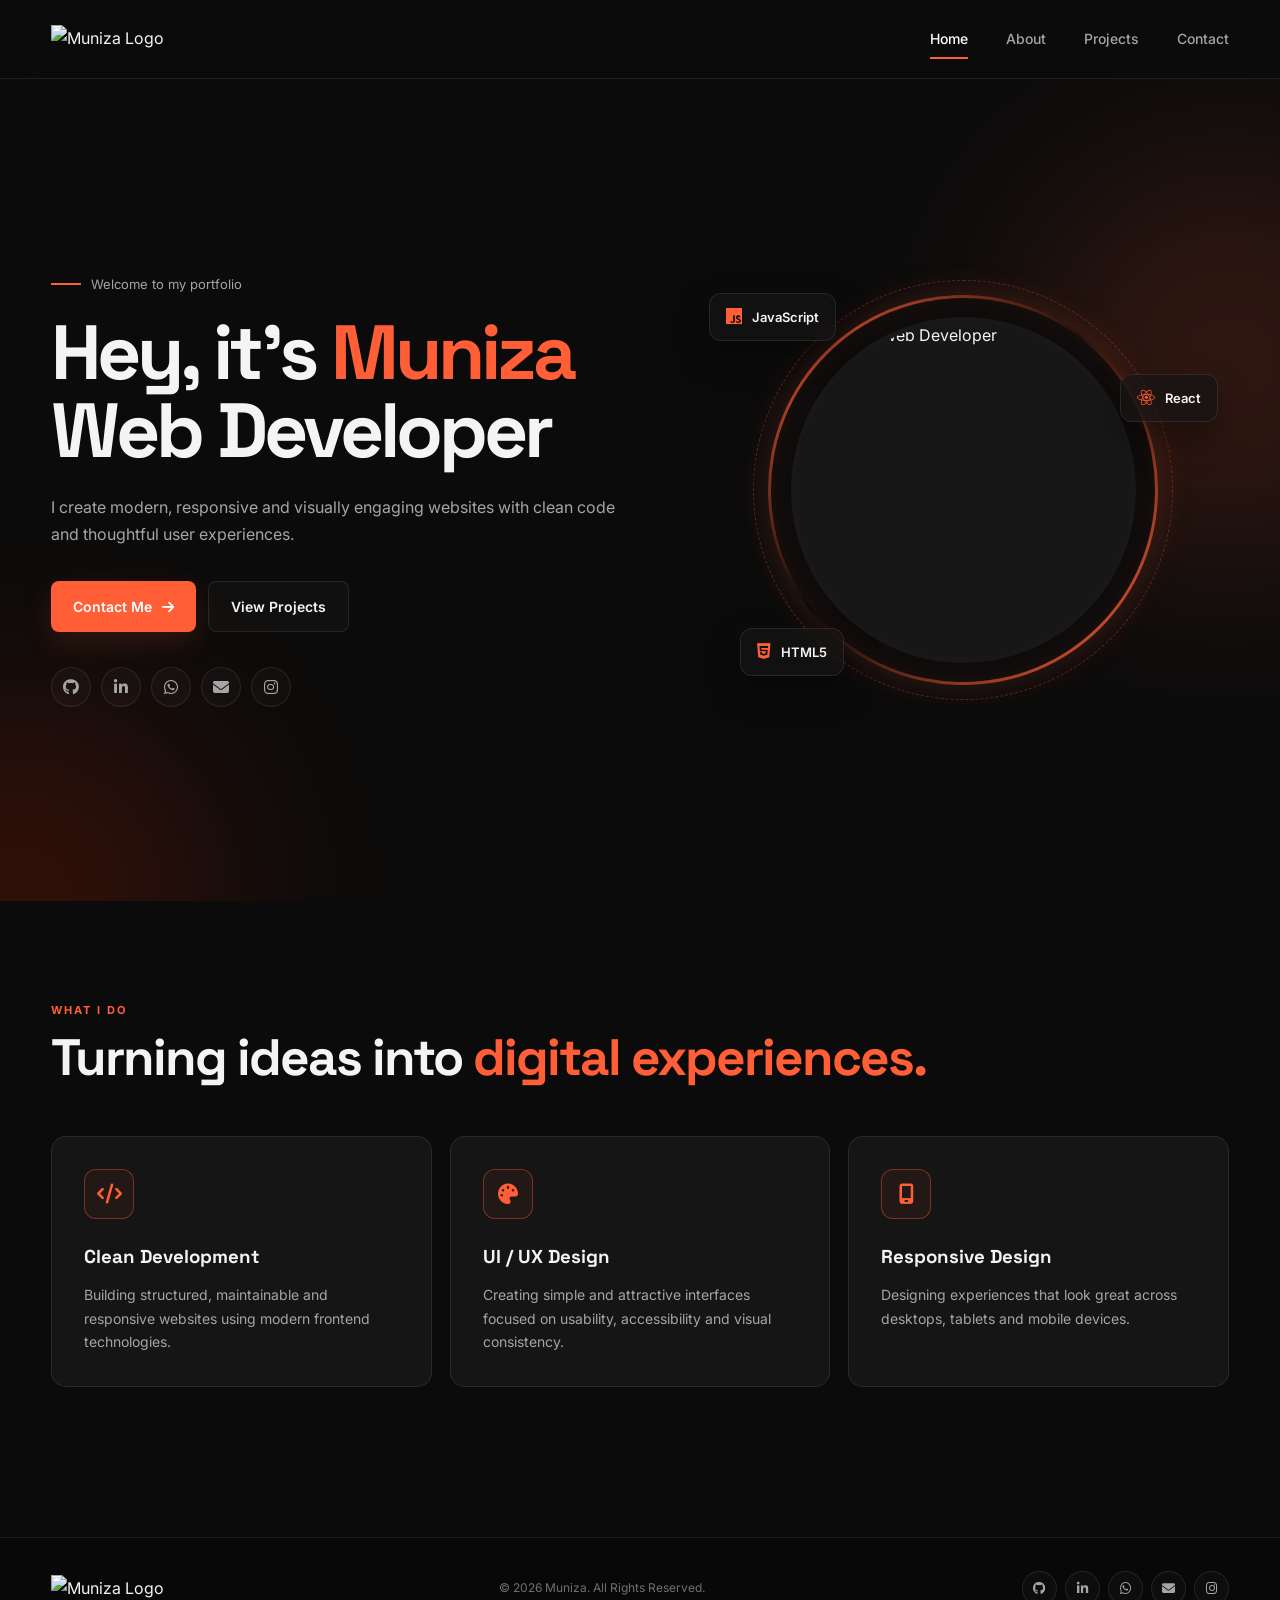
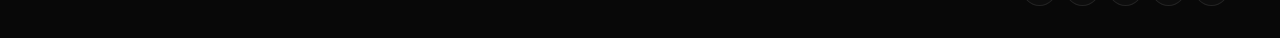
==== index.html @ f530ff36 "Add files via upload" ====
<!DOCTYPE html>
<html lang="en">
<head>
    <meta charset="UTF-8">

    <!-- Responsive viewport -->
    <meta name="viewport" content="width=device-width, initial-scale=1.0">

    <title>Muniza | Web Developer</title>

    <!-- Main stylesheet -->
    <link rel="stylesheet" href="style.css">

    <!-- Font Awesome Icons -->
    <link
        rel="stylesheet"
        href="https://cdnjs.cloudflare.com/ajax/libs/font-awesome/6.5.2/css/all.min.css"
    >
</head>

<body>

    <!-- ==================== LOADING SCREEN ==================== -->

<div class="loading-screen" id="loadingScreen">
<div class="loading-content">

    <img
        src="images/logo-removebg-preview.png"
        alt="Muniza Logo"
        class="loading-logo"
    >

    <div class="loading-line">
        <span></span>
    </div>

    <p>Loading...</p>

</div>
</div>
<!-- ==================== END LOADING SCREEN ==================== -->


    <!-- ==================== NAVBAR ==================== -->
    <header class="navbar">
        <div class="nav-container">

            <!-- Logo -->
           <a href="index.html" class="logo">
    <img src="images/logo-removebg-preview.png" alt="Muniza Logo">
</a>
            <!-- Mobile menu button -->
            <button class="menu-toggle" aria-label="Open navigation menu">
                <i class="fas fa-bars"></i>
            </button>

            <!-- Navigation Links -->
            <nav class="nav-menu">
                <a href="index.html" class="nav-link active">Home</a>
                <a href="about.html" class="nav-link">About</a>
                <a href="projects.html" class="nav-link">Projects</a>
                <a href="contact.html" class="nav-link">Contact</a>
            </nav>

        </div>
    </header>


    <!-- ==================== HERO SECTION ==================== -->
    <main>

        <section class="hero">

            <!-- Decorative background glow -->
            <div class="hero-glow glow-one"></div>
            <div class="hero-glow glow-two"></div>

            <div class="hero-container">

                <!-- Hero Text -->
                <div class="hero-content">

                    <p class="hero-small-text">
                        <span></span> Welcome to my portfolio
                    </p>

                    <h1>
                        Hey, it's <span>Muniza</span>
                        <br>
                        Web Developer
                    </h1>

                    <p class="hero-description">
                        I create modern, responsive and visually engaging
                        websites with clean code and thoughtful user experiences.
                    </p>

                    <!-- CTA Buttons -->
                    <div class="hero-buttons">
                        <a href="contact.html" class="btn btn-primary">
                            Contact Me
                            <i class="fas fa-arrow-right"></i>
                        </a>

                        <a href="projects.html" class="btn btn-outline">
                            View Projects
                        </a>
                    </div>


                    <!-- Social Links -->
                    <div class="social-links">

           <div class="social-links">

    <a href="https://github.com/buildwithmuniza"
       target="_blank"
       rel="noopener noreferrer"
       aria-label="GitHub">
        <i class="fab fa-github"></i>
    </a>

    <a href="https://www.linkedin.com/in/muniza-ghaffar-88031a441"
       target="_blank"
       rel="noopener noreferrer"
       aria-label="LinkedIn">
        <i class="fab fa-linkedin-in"></i>
    </a>

    <a href="https://wa.me/923067520213"
       target="_blank"
       rel="noopener noreferrer"
       aria-label="WhatsApp">
        <i class="fab fa-whatsapp"></i>
    </a>

    <a href="mailto:munizaghaffar438@gmail.com"
       aria-label="Email">
        <i class="fas fa-envelope"></i>
    </a>

    <a href="https://www.instagram.com/dev_craftstudio"
       target="_blank"
       rel="noopener noreferrer"
       aria-label="Instagram">
        <i class="fab fa-instagram"></i>
    </a>

</div>
                    </div>

                </div>


                <!-- ==================== HERO IMAGE ==================== -->
                <div class="hero-image-area">

                    <!-- Floating Technology Cards -->
                    <div class="tech-card tech-card-js">
                        <i class="fab fa-js"></i>
                        <span>JavaScript</span>
                    </div>

                    <div class="tech-card tech-card-react">
                        <i class="fab fa-react"></i>
                        <span>React</span>
                    </div>

                    <div class="tech-card tech-card-html">
                        <i class="fab fa-html5"></i>
                        <span>HTML5</span>
                    </div>


                    <!-- Profile Picture -->
                    <div class="profile-ring">

                        <div class="profile-image">
                            <img
                                src="images/homepage.jpg"
                                alt="Muniza - Web Developer"
                            >
                        </div>

                    </div>

                </div>

            </div>

        </section>


        <!-- ==================== QUICK INTRO ==================== -->
        <section class="home-intro section-padding">

            <div class="section-heading">
                <p class="section-label">What I Do</p>

                <h2>
                    Turning ideas into
                    <span>digital experiences.</span>
                </h2>
            </div>

            <div class="intro-grid">

                <div class="intro-card">
                    <div class="intro-icon">
                        <i class="fas fa-code"></i>
                    </div>

                    <h3>Clean Development</h3>

                    <p>
                        Building structured, maintainable and responsive
                        websites using modern frontend technologies.
                    </p>
                </div>


                <div class="intro-card">
                    <div class="intro-icon">
                        <i class="fas fa-palette"></i>
                    </div>

                    <h3>UI / UX Design</h3>

                    <p>
                        Creating simple and attractive interfaces focused
                        on usability, accessibility and visual consistency.
                    </p>
                </div>


                <div class="intro-card">
                    <div class="intro-icon">
                        <i class="fas fa-mobile-screen"></i>
                    </div>

                    <h3>Responsive Design</h3>

                    <p>
                        Designing experiences that look great across
                        desktops, tablets and mobile devices.
                    </p>
                </div>

            </div>

        </section>

    </main>


    <!-- ==================== FOOTER ==================== -->
    <footer class="footer">

        <div class="footer-container">

           <a href="index.html" class="logo">
    <img src="images/logo-removebg-preview.png" alt="Muniza Logo">
</a>

            <p>
                © 2026 Muniza. All Rights Reserved.
            </p>

            <div class="footer-socials">
           <a href="https://github.com/buildwithmuniza" target="_blank" rel="noopener noreferrer">
    <i class="fa-brands fa-github"></i>
</a>

<a href="https://www.linkedin.com/in/muniza-ghaffar-88031a441" target="_blank" rel="noopener noreferrer">
    <i class="fa-brands fa-linkedin-in"></i>
</a>

<a href="https://wa.me/923067520213" target="_blank" rel="noopener noreferrer">
    <i class="fa-brands fa-whatsapp"></i>
</a>

<a href="mailto:munizaghaffar438@gmail.com">
    <i class="fa-solid fa-envelope"></i>
</a>

<a href="https://www.instagram.com/dev_craftstudio" target="_blank" rel="noopener noreferrer">
    <i class="fa-brands fa-instagram"></i>
</a>
            </div>

        </div>

    </footer>


    <!-- JavaScript -->
    <script src="main.js"></script>

</body>
</html>
---- style.css ----
/* =========================================================
   MUNIZA PORTFOLIO
   MAIN STYLESHEET
   ========================================================= */


/* =========================================================
   1. GOOGLE FONT
   ========================================================= */

@import url('https://fonts.googleapis.com/css2?family=Inter:wght@400;500;600;700;800&family=Space+Grotesk:wght@400;500;600;700&display=swap');


/* =========================================================
   2. ROOT VARIABLES
   ========================================================= */

:root {

    /* Main colors */
    --bg-color: #0b0b0b;
    --bg-secondary: #111111;
    --bg-card: rgba(255, 255, 255, 0.045);

    /* Accent */
    --primary: #ff5e36;
    --primary-light: #ff7655;
    --primary-dark: #e64520;

    /* Text */
    --white: #ffffff;
    --text-primary: #f4f4f4;
    --text-secondary: #a5a5a5;
    --text-muted: #707070;

    /* Borders */
    --border: rgba(255, 255, 255, 0.09);
    --border-primary: rgba(255, 94, 54, 0.4);

    /* Effects */
    --glow: 0 0 35px rgba(255, 94, 54, 0.22);

    /* Layout */
    --container: 1180px;

    /* Radius */
    --radius-sm: 8px;
    --radius-md: 15px;
    --radius-lg: 25px;

    /* Transition */
    --transition: 0.3s ease;
}


/* =========================================================
   3. RESET
   ========================================================= */

* {
    margin: 0;
    padding: 0;
    box-sizing: border-box;
}


html {
    scroll-behavior: smooth;
}


body {
    font-family: 'Inter', sans-serif;
    background: var(--bg-color);
    color: var(--text-primary);
    line-height: 1.7;
    overflow-x: hidden;
}


img {
    display: block;
    width: 100%;
}


a {
    color: inherit;
    text-decoration: none;
}


button,
input,
textarea {
    font-family: inherit;
}


/* Selection color */
::selection {
    background: var(--primary);
    color: #ffffff;
}


/* Scrollbar */

::-webkit-scrollbar {
    width: 8px;
}

::-webkit-scrollbar-track {
    background: var(--bg-color);
}

::-webkit-scrollbar-thumb {
    background: var(--primary);
    border-radius: 10px;
}


/* =========================================================
   4. GLOBAL CONTAINER
   ========================================================= */

.nav-container,
.hero-container,
.footer-container,
.page-header-content,
.section-padding {
    width: min(92%, var(--container));
    margin-inline: auto;
}


/* =========================================================
   5. NAVIGATION
   ========================================================= */

.navbar {
    position: sticky;
    top: 0;
    z-index: 1000;

    width: 100%;

    background: rgba(11, 11, 11, 0.82);
    border-bottom: 1px solid var(--border);

    backdrop-filter: blur(18px);
    -webkit-backdrop-filter: blur(18px);
}


.nav-container {
    min-height: 78px;

    display: flex;
    align-items: center;
    justify-content: space-between;
}


/* Logo */
.logo {
    display: flex;
    align-items: center;
}

.logo img {
    width: 130px;
    height: auto;
    object-fit: contain;
}

.logo span {
    color: var(--primary);
}


/* Navigation */

.nav-menu {
    display: flex;
    align-items: center;
    gap: 38px;
}


.nav-link {
    position: relative;

    color: var(--text-secondary);

    font-size: 14px;
    font-weight: 500;

    padding: 8px 0;

    transition: var(--transition);
}


.nav-link:hover,
.nav-link.active {
    color: var(--white);
}


.nav-link::after {
    content: '';

    position: absolute;
    left: 0;
    bottom: 0;

    width: 0;
    height: 2px;

    background: var(--primary);

    transition: var(--transition);
}


.nav-link:hover::after,
.nav-link.active::after {
    width: 100%;
}


/* Mobile menu button */

.menu-toggle {
    display: none;

    border: none;
    background: transparent;

    color: var(--white);

    font-size: 22px;

    cursor: pointer;
}


/* =========================================================
   6. BUTTONS
   ========================================================= */

.btn {
    display: inline-flex;

    align-items: center;
    justify-content: center;
    gap: 10px;

    padding: 13px 22px;

    border-radius: 8px;

    font-size: 14px;
    font-weight: 600;

    transition: var(--transition);

    cursor: pointer;
}


.btn-primary {
    background: var(--primary);
    color: #ffffff;

    box-shadow: 0 10px 30px rgba(255, 94, 54, 0.15);
}


.btn-primary:hover {
    background: var(--primary-light);

    transform: translateY(-3px);

    box-shadow: 0 14px 35px rgba(255, 94, 54, 0.28);
}


.btn-outline {
    border: 1px solid var(--border);

    color: var(--text-primary);

    background: rgba(255, 255, 255, 0.025);
}


.btn-outline:hover {
    border-color: var(--primary);

    color: var(--primary);

    transform: translateY(-3px);
}


/* =========================================================
   7. HERO
   ========================================================= */

.hero {
    position: relative;

    min-height: calc(100vh - 78px);

    display: flex;
    align-items: center;

    overflow: hidden;
}


.hero-container {
    min-height: 680px;

    display: grid;
    grid-template-columns: 1.05fr 0.95fr;

    align-items: center;

    gap: 60px;

    position: relative;
    z-index: 2;
}


/* Background glowing circles */

.hero-glow {
    position: absolute;

    width: 400px;
    height: 400px;

    border-radius: 50%;

    filter: blur(100px);

    opacity: 0.16;

    pointer-events: none;
}


.glow-one {
    background: var(--primary);

    top: 10%;
    right: -150px;
}


.glow-two {
    background: #ff2e00;

    bottom: -200px;
    left: -180px;
}


/* Hero content */

.hero-small-text {
    display: flex;
    align-items: center;
    gap: 10px;

    color: var(--text-secondary);

    font-size: 13px;

    margin-bottom: 18px;
}


.hero-small-text span {
    width: 30px;
    height: 2px;

    display: inline-block;

    background: var(--primary);
}


.hero h1 {
    font-family: 'Space Grotesk', sans-serif;

    font-size: clamp(48px, 6vw, 78px);

    line-height: 1.02;

    letter-spacing: -4px;

    margin-bottom: 25px;
}


.hero h1 span,
.section-heading h2 span,
.about-content h2 span,
.cta-box h2 span,
.contact-info h2 span {
    color: var(--primary);
}


.hero-description {
    max-width: 580px;

    color: var(--text-secondary);

    font-size: 16px;

    margin-bottom: 32px;
}


/* Hero buttons */

.hero-buttons {
    display: flex;
    flex-wrap: wrap;

    gap: 12px;

    margin-bottom: 35px;
}


/* Social icons */

.social-links {
    display: flex;
    align-items: center;
    gap: 10px;
}


.social-links a,
.footer-socials a,
.contact-socials a {
    width: 40px;
    height: 40px;

    display: flex;
    align-items: center;
    justify-content: center;

    border: 1px solid var(--border);

    border-radius: 50%;

    color: var(--text-secondary);

    background: rgba(255, 255, 255, 0.025);

    transition: var(--transition);
}


.social-links a:hover,
.footer-socials a:hover,
.contact-socials a:hover {
    color: var(--primary);

    border-color: var(--primary);

    transform: translateY(-4px);

    box-shadow: var(--glow);
}


/* =========================================================
   8. HERO PROFILE IMAGE
   ========================================================= */

.hero-image-area {
    min-height: 580px;

    position: relative;

    display: flex;
    align-items: center;
    justify-content: center;
}


.profile-ring {
    width: min(390px, 70vw);
    height: min(390px, 70vw);

    display: flex;
    align-items: center;
    justify-content: center;

    border-radius: 50%;

    position: relative;

    background:
        linear-gradient(var(--bg-color), var(--bg-color)) padding-box,
        linear-gradient(
            135deg,
            var(--primary),
            transparent 45%,
            var(--primary)
        ) border-box;

    border: 3px solid transparent;

    box-shadow:
        0 0 35px rgba(255, 94, 54, 0.18),
        inset 0 0 40px rgba(255, 94, 54, 0.08);
}


.profile-ring::before {
    content: '';

    position: absolute;

    inset: -18px;

    border-radius: 50%;

    border: 1px dashed rgba(255, 94, 54, 0.3);

    animation: rotateRing 20s linear infinite;
}


@keyframes rotateRing {

    from {
        transform: rotate(0deg);
    }

    to {
        transform: rotate(360deg);
    }

}


.profile-image {
    width: 90%;
    height: 90%;

    overflow: hidden;

    border-radius: 50%;

    background: #171717;

    border: 5px solid #181818;
}


.profile-image img {
    width: 100%;
    height: 100%;

    object-fit: cover;
}


/* =========================================================
   9. FLOATING TECH CARDS
   ========================================================= */

.tech-card {
    position: absolute;

    display: flex;
    align-items: center;
    gap: 10px;

    padding: 12px 16px;

    background: rgba(20, 20, 20, 0.7);

    border: 1px solid var(--border);

    border-radius: 12px;

    backdrop-filter: blur(12px);

    color: var(--text-primary);

    font-size: 13px;
    font-weight: 600;

    box-shadow: 0 15px 35px rgba(0, 0, 0, 0.35);

    z-index: 5;

    animation: floating 4s ease-in-out infinite;
}


.tech-card i {
    color: var(--primary);

    font-size: 18px;
}


.tech-card-js {
    top: 16%;
    left: 2%;
}


.tech-card-react {
    right: 2%;
    top: 30%;

    animation-delay: 1s;
}


.tech-card-html {
    left: 8%;
    bottom: 18%;

    animation-delay: 2s;
}


@keyframes floating {

    0%,
    100% {
        transform: translateY(0);
    }

    50% {
        transform: translateY(-12px);
    }

}


/* =========================================================
   10. SECTION COMMON STYLES
   ========================================================= */

.section-padding {
    padding-top: 100px;
    padding-bottom: 100px;
}


.section-heading {
    margin-bottom: 50px;
}


.section-label {
    color: var(--primary);

    text-transform: uppercase;

    letter-spacing: 2px;

    font-size: 11px;
    font-weight: 700;

    margin-bottom: 10px;
}


.section-heading h2 {
    font-family: 'Space Grotesk', sans-serif;

    font-size: clamp(34px, 4vw, 52px);

    line-height: 1.1;

    letter-spacing: -2px;
}


.center-heading {
    text-align: center;
}


/* =========================================================
   11. INTRO CARDS
   ========================================================= */

.intro-grid {
    display: grid;

    grid-template-columns: repeat(3, 1fr);

    gap: 18px;
}


.intro-card {
    padding: 32px;

    background: var(--bg-card);

    border: 1px solid var(--border);

    border-radius: var(--radius-md);

    transition: var(--transition);
}


.intro-card:hover {
    transform: translateY(-8px);

    border-color: var(--border-primary);

    box-shadow: var(--glow);
}


.intro-icon {
    width: 50px;
    height: 50px;

    display: flex;
    align-items: center;
    justify-content: center;

    margin-bottom: 22px;

    color: var(--primary);

    border: 1px solid var(--border-primary);

    border-radius: 12px;

    background: rgba(255, 94, 54, 0.06);

    font-size: 20px;
}


.intro-card h3 {
    font-family: 'Space Grotesk', sans-serif;

    margin-bottom: 10px;
}


.intro-card p {
    color: var(--text-secondary);

    font-size: 14px;
}


/* =========================================================
   12. PAGE HEADER
   ========================================================= */

.page-header {
    min-height: 380px;

    display: flex;
    align-items: center;

    border-bottom: 1px solid var(--border);

    position: relative;

    overflow: hidden;
}


.page-header::after {
    content: '';

    position: absolute;

    width: 300px;
    height: 300px;

    border-radius: 50%;

    background: var(--primary);

    filter: blur(150px);

    opacity: 0.1;

    right: 5%;
    top: 10%;
}


.page-header-content {
    position: relative;
    z-index: 2;
}


.page-header h1 {
    font-family: 'Space Grotesk', sans-serif;

    font-size: clamp(50px, 7vw, 80px);

    letter-spacing: -4px;

    line-height: 1;
}


.page-header h1 span {
    color: var(--primary);
}


.page-header p:last-child {
    max-width: 650px;

    color: var(--text-secondary);

    margin-top: 20px;

    font-size: 15px;
}


/* =========================================================
   13. ABOUT PAGE
   ========================================================= */

.about-grid {
    display: grid;

    grid-template-columns: 0.8fr 1.2fr;

    gap: 90px;

    align-items: center;
}


.about-image {
    position: relative;
}


.about-image-frame {
    width: 100%;
    max-width: 400px;

    aspect-ratio: 4 / 5;

    overflow: hidden;

    border-radius: 25px;

    border: 1px solid var(--border);

    background: #151515;

    position: relative;
}


.about-image-frame::after {
    content: '';

    position: absolute;

    inset: 0;

    background: linear-gradient(
        180deg,
        transparent 55%,
        rgba(0, 0, 0, 0.7)
    );
}


.about-image-frame img {
    height: 100%;

    object-fit: cover;
}


.experience-card {
    position: absolute;

    right: 0;
    bottom: 30px;

    display: flex;
    flex-direction: column;

    padding: 18px 22px;

    background: rgba(20, 20, 20, 0.85);

    border: 1px solid var(--border-primary);

    border-radius: 12px;

    backdrop-filter: blur(15px);

    box-shadow: var(--glow);
}


.experience-card strong {
    color: var(--primary);

    font-size: 18px;
}


.experience-card span {
    color: var(--text-secondary);

    font-size: 12px;
}


.about-content h2 {
    font-family: 'Space Grotesk', sans-serif;

    font-size: clamp(35px, 4vw, 52px);

    line-height: 1.1;

    letter-spacing: -2px;

    margin-bottom: 25px;
}


.about-content > p {
    color: var(--text-secondary);

    font-size: 15px;

    margin-bottom: 15px;
}


/* Skills */

.skills {
    margin-top: 35px;
}


.skills h3 {
    font-family: 'Space Grotesk', sans-serif;

    margin-bottom: 15px;
}


.skill-tags {
    display: flex;

    flex-wrap: wrap;

    gap: 10px;
}


.skill-tags span {
    display: inline-flex;

    align-items: center;
    gap: 8px;

    padding: 9px 13px;

    border: 1px solid var(--border);

    border-radius: 7px;

    background: rgba(255, 255, 255, 0.025);

    color: var(--text-secondary);

    font-size: 12px;

    transition: var(--transition);
}


.skill-tags span i {
    color: var(--primary);
}


.skill-tags span:hover {
    color: var(--white);

    border-color: var(--primary);

    transform: translateY(-2px);
}


/* =========================================================
   14. SKILL PROGRESS
   ========================================================= */

.skills-section {
    background: #0e0e0e;
}


.skill-progress-grid {
    display: grid;

    grid-template-columns: repeat(2, 1fr);

    gap: 25px;
}


.skill-progress-card {
    padding: 25px;

    background: var(--bg-card);

    border: 1px solid var(--border);

    border-radius: var(--radius-md);
}


.skill-progress-title {
    display: flex;

    justify-content: space-between;

    margin-bottom: 12px;

    font-size: 14px;
}


.skill-progress-title span:last-child {
    color: var(--primary);
}


.progress-bar {
    height: 5px;

    overflow: hidden;

    background: #252525;

    border-radius: 20px;
}


.progress-bar span {
    display: block;

    height: 100%;

    background: var(--primary);

    border-radius: inherit;

    box-shadow: 0 0 12px rgba(255, 94, 54, 0.7);
}


/* =========================================================
   15. PROJECTS
   ========================================================= */

.projects-grid {
    display: grid;

    grid-template-columns: repeat(2, 1fr);

    gap: 20px;
}


.project-card {
    min-height: 390px;

    position: relative;

    overflow: hidden;

    padding: 32px;

    background:
        linear-gradient(
            145deg,
            rgba(255, 255, 255, 0.055),
            rgba(255, 255, 255, 0.018)
        );

    border: 1px solid var(--border);

    border-radius: var(--radius-lg);

    transition: var(--transition);
}


.project-card::before {
    content: '';

    position: absolute;

    width: 180px;
    height: 180px;

    border-radius: 50%;

    background: var(--primary);

    filter: blur(100px);

    opacity: 0;

    right: -80px;
    bottom: -80px;

    transition: var(--transition);
}


.project-card:hover {
    transform: translateY(-8px);

    border-color: var(--border-primary);

    box-shadow: var(--glow);
}


.project-card:hover::before {
    opacity: 0.15;
}


.project-number {
    position: absolute;

    top: 25px;
    right: 30px;

    color: rgba(255, 255, 255, 0.12);

    font-family: 'Space Grotesk', sans-serif;

    font-size: 50px;
    font-weight: 700;
}


.project-icon {
    width: 58px;
    height: 58px;

    display: flex;
    align-items: center;
    justify-content: center;

    margin-bottom: 28px;

    color: var(--primary);

    border: 1px solid var(--border-primary);

    border-radius: 14px;

    background: rgba(255, 94, 54, 0.06);

    font-size: 22px;
}


.project-category {
    color: var(--primary);

    font-size: 11px;

    text-transform: uppercase;

    letter-spacing: 1.5px;

    font-weight: 700;

    margin-bottom: 8px;
}


.project-content h2 {
    font-family: 'Space Grotesk', sans-serif;

    font-size: 27px;

    margin-bottom: 12px;
}


.project-content > p:not(.project-category) {
    color: var(--text-secondary);

    font-size: 14px;

    max-width: 520px;
}


.project-tags {
    display: flex;

    flex-wrap: wrap;

    gap: 7px;

    margin: 22px 0;
}


.project-tags span {
    padding: 5px 9px;

    background: rgba(255, 255, 255, 0.04);

    border: 1px solid var(--border);

    border-radius: 5px;

    color: var(--text-muted);

    font-size: 10px;
}


.project-link {
    display: inline-flex;

    align-items: center;
    gap: 8px;

    color: var(--white);

    font-size: 13px;
    font-weight: 600;

    transition: var(--transition);
}


.project-link:hover {
    color: var(--primary);

    gap: 12px;
}


/* =========================================================
   16. CTA SECTION
   ========================================================= */

.cta-section {
    padding-top: 50px;
}


.cta-box {
    padding: 80px 30px;

    text-align: center;

    border: 1px solid var(--border);

    border-radius: 25px;

    background:
        radial-gradient(
            circle at center,
            rgba(255, 94, 54, 0.09),
            transparent 55%
        ),
        rgba(255, 255, 255, 0.02);
}


.cta-box h2 {
    max-width: 700px;

    margin: 0 auto 30px;

    font-family: 'Space Grotesk', sans-serif;

    font-size: clamp(35px, 5vw, 58px);

    line-height: 1.1;

    letter-spacing: -2px;
}


/* =========================================================
   17. CONTACT
   ========================================================= */

.contact-grid {
    display: grid;

    grid-template-columns: 0.8fr 1.2fr;

    gap: 80px;
}


.contact-info h2 {
    font-family: 'Space Grotesk', sans-serif;

    font-size: clamp(35px, 4vw, 52px);

    line-height: 1.1;

    letter-spacing: -2px;

    margin-bottom: 22px;
}


.contact-info > p:not(.section-label) {
    color: var(--text-secondary);

    font-size: 14px;

    margin-bottom: 35px;
}


.contact-item {
    display: flex;

    align-items: center;

    gap: 15px;

    margin-bottom: 22px;
}


.contact-icon {
    width: 45px;
    height: 45px;

    flex-shrink: 0;

    display: flex;
    align-items: center;
    justify-content: center;

    color: var(--primary);

    border: 1px solid var(--border-primary);

    border-radius: 10px;

    background: rgba(255, 94, 54, 0.05);
}


.contact-item span {
    display: block;

    color: var(--text-muted);

    font-size: 11px;

    text-transform: uppercase;

    letter-spacing: 1px;
}


.contact-item a,
.contact-item p {
    color: var(--text-primary);

    font-size: 14px;
}


.contact-item a:hover {
    color: var(--primary);
}


.contact-socials {
    display: flex;

    gap: 10px;

    margin-top: 35px;
}


/* Contact Form */

.contact-form-wrapper {
    padding: 35px;

    background: var(--bg-card);

    border: 1px solid var(--border);

    border-radius: 20px;
}


.form-group {
    margin-bottom: 22px;
}


.form-group label {
    display: block;

    color: var(--text-primary);

    font-size: 13px;
    font-weight: 500;

    margin-bottom: 8px;
}


.form-group input,
.form-group textarea {
    width: 100%;

    border: 1px solid var(--border);

    outline: none;

    border-radius: 8px;

    background: rgba(0, 0, 0, 0.2);

    color: var(--white);

    padding: 14px 15px;

    font-size: 14px;

    resize: vertical;

    transition: var(--transition);
}


.form-group input {
    height: 50px;
}


.form-group input:focus,
.form-group textarea:focus {
    border-color: var(--primary);

    box-shadow: 0 0 0 3px rgba(255, 94, 54, 0.08);
}


.form-group input::placeholder,
.form-group textarea::placeholder {
    color: #5e5e5e;
}


.form-submit {
    border: none;

    width: 100%;
}


.form-message {
    display: none;

    color: #70e000;

    font-size: 13px;

    margin-top: 15px;

    text-align: center;
}


/* =========================================================
   18. FOOTER
   ========================================================= */

.footer {
    margin-top: 50px;

    border-top: 1px solid var(--border);

    background: #080808;
}


.footer-container {
    min-height: 100px;

    display: flex;

    align-items: center;
    justify-content: space-between;

    gap: 20px;
}


.footer p {
    color: var(--text-muted);

    font-size: 12px;
}


.footer-socials {
    display: flex;

    gap: 8px;
}


.footer-socials a {
    width: 35px;
    height: 35px;

    font-size: 13px;
}


/* =========================================================
   19. RESPONSIVE DESIGN
   ========================================================= */


/* ---------- Tablets ---------- */

@media (max-width: 900px) {

    .hero-container {
        grid-template-columns: 1fr;

        text-align: center;

        padding-top: 60px;
        padding-bottom: 60px;
    }


    .hero-content {
        display: flex;
        flex-direction: column;
        align-items: center;
    }


    .hero-description {
        margin-inline: auto;
    }


    .hero-image-area {
        min-height: 500px;
    }


    .intro-grid {
        grid-template-columns: 1fr 1fr;
    }


    .about-grid {
        grid-template-columns: 1fr;

        gap: 60px;
    }


    .about-image {
        display: flex;
        justify-content: center;
    }


    .about-content {
        text-align: center;
    }


    .about-content .skill-tags {
        justify-content: center;
    }


    .skill-progress-grid {
        grid-template-columns: 1fr;
    }


    .contact-grid {
        grid-template-columns: 1fr;

        gap: 50px;
    }

}


/* ---------- Mobile ---------- */

@media (max-width: 700px) {

    .nav-container {
        min-height: 70px;
    }


    .menu-toggle {
        display: block;
    }


    .nav-menu {
        position: absolute;

        top: 70px;
        left: 0;

        width: 100%;

        display: flex;
        flex-direction: column;
        align-items: flex-start;

        gap: 0;

        padding: 15px 4% 25px;

        background: rgba(11, 11, 11, 0.98);

        border-bottom: 1px solid var(--border);

        transform: translateY(-150%);

        opacity: 0;

        pointer-events: none;

        transition: var(--transition);
    }


    .nav-menu.open {
        transform: translateY(0);

        opacity: 1;

        pointer-events: auto;
    }


    .nav-link {
        width: 100%;

        padding: 13px 0;
    }


    .hero {
        min-height: auto;
    }


    .hero-container {
        min-height: auto;

        padding-top: 80px;
    }


    .hero h1 {
        font-size: clamp(42px, 12vw, 60px);

        letter-spacing: -3px;
    }


    .hero-description {
        font-size: 14px;
    }


    .hero-image-area {
        min-height: 430px;
    }


    .profile-ring {
        width: 280px;
        height: 280px;
    }


    .tech-card {
        padding: 9px 12px;

        font-size: 11px;
    }


    .tech-card-js {
        left: 0;
        top: 15%;
    }


    .tech-card-react {
        right: 0;
        top: 30%;
    }


    .tech-card-html {
        left: 5%;
        bottom: 12%;
    }


    .section-padding {
        padding-top: 70px;
        padding-bottom: 70px;
    }


    .intro-grid {
        grid-template-columns: 1fr;
    }


    .page-header {
        min-height: 300px;
    }


    .page-header h1 {
        font-size: 50px;
    }


    .projects-grid {
        grid-template-columns: 1fr;
    }


    .project-card {
        min-height: auto;
    }


    .cta-box {
        padding: 60px 20px;
    }


    .contact-form-wrapper {
        padding: 22px;
    }


    .footer-container {
        flex-direction: column;

        justify-content: center;

        padding: 30px 0;
    }

}


/* ---------- Small Mobile ---------- */

@media (max-width: 420px) {

    .hero-buttons {
        width: 100%;
        flex-direction: column;
    }


    .hero-buttons .btn {
        width: 100%;
    }


    .profile-ring {
        width: 245px;
        height: 245px;
    }


    .hero-image-area {
        min-height: 350px;
    }


    .tech-card-js {
        left: -5px;
    }


    .tech-card-react {
        right: -5px;
    }


    .tech-card-html {
        bottom: 5%;
    }


    .project-card {
        padding: 25px;
    }

}

/* =========================================================
20. PREMIUM LOADING SCREEN
========================================================= */

.loading-screen {
position: fixed;
inset: 0;
z-index: 99999;
display: flex;
align-items: center;
justify-content: center;
background: #0b0b0b;
transition:
    opacity 0.8s ease,
    visibility 0.8s ease;
}

.loading-screen.hide {
opacity: 0;
visibility: hidden;
pointer-events: none;
}
.loading-content {
width: min(320px, 80%);
display: flex;
flex-direction: column;
align-items: center;
text-align: center;
}

.loading-logo {
width: 190px;
height: auto;
object-fit: contain;
margin-bottom: 30px;
opacity: 0;
transform: translateY(15px) scale(0.95);
animation:
    loadingLogoReveal 1.2s ease forwards,
    loadingLogoGlow 2s ease-in-out 1.2s infinite alternate;
}

.loading-line {
width: 180px;
height: 2px;
overflow: hidden;
background: rgba(255, 255, 255, 0.1);
border-radius: 20px;
margin-bottom: 14px;
}
.loading-line span {
display: block;
width: 45%;
height: 100%;
background: var(--primary);
border-radius: inherit;
box-shadow: 0 0 15px rgba(255, 94, 54, 0.8);
animation: loadingProgress 1.5s ease-in-out infinite;
}

.loading-content p {
color: var(--text-muted);
font-size: 10px;
letter-spacing: 3px;
text-transform: uppercase;
opacity: 0;
animation: loadingTextReveal 0.8s ease 0.5s forwards;
}

/* Loading logo reveal */

@keyframes loadingLogoReveal {
0% {
    opacity: 0;
    transform: translateY(15px) scale(0.95);
}

100% {
    opacity: 1;
    transform: translateY(0) scale(1);
}

}

/* Logo subtle glow */

@keyframes loadingLogoGlow {
from {
    filter: drop-shadow(0 0 0 rgba(255, 94, 54, 0));
}

to {
    filter: drop-shadow(0 0 18px rgba(255, 94, 54, 0.28));
}
}

/* Loading bar */

@keyframes loadingProgress {
0% {
    transform: translateX(-120%);
}

50% {
    transform: translateX(110%);
}
100% {
    transform: translateX(250%);
}
}

/* Loading text */

@keyframes loadingTextReveal {
from {
    opacity: 0;
}

to {
    opacity: 1;
}
}

/* =========================================================
21. PAGE ENTRANCE ANIMATIONS
========================================================= */

body.page-loaded .navbar {
animation: navReveal 0.8s ease 0.15s both;
}

body.page-loaded .hero-content {
animation: contentReveal 1s ease 0.25s both;
}

body.page-loaded .hero-image-area {
animation: imageReveal 1s ease 0.4s both;
}
body.page-loaded .page-header-content {
animation: contentReveal 1s ease 0.25s both;
}
@keyframes navReveal {
from {
    opacity: 0;
    transform: translateY(-20px);
}
to {
    opacity: 1;
    transform: translateY(0);
}
}

@keyframes contentReveal {
from {
    opacity: 0;
    transform: translateY(35px);
}

to {
    opacity: 1;
    transform: translateY(0);
}
}
@keyframes imageReveal {
from {
    opacity: 0;
    transform: translateX(35px) scale(0.96);
}

to {
    opacity: 1;
    transform: translateX(0) scale(1);
}
}

/* =========================================================
22. SCROLL REVEAL
========================================================= */

.reveal {
opacity: 0;
transform: translateY(35px);
transition:
    opacity 0.8s ease,
    transform 0.8s ease;
}
.reveal.show {
opacity: 1;
transform: translateY(0);
}

/* =========================================================
23. PREMIUM PROJECT HOVER
========================================================= */

.project-card {
transition:
transform 0.45s ease,
border-color 0.45s ease,
box-shadow 0.45s ease;
}

.project-card:hover {
transform: translateY(-10px) scale(1.01);
border-color: var(--border-primary);
box-shadow:
    0 20px 50px rgba(0, 0, 0, 0.35),
    0 0 35px rgba(255, 94, 54, 0.12);
}

.project-link {
position: relative;
width: fit-content;
padding-bottom: 4px;
}

.project-link::after {
content: '';
position: absolute;
left: 0;
bottom: 0;
width: 0;
height: 1px;
background: var(--primary);
transition: width 0.3s ease;
}

.project-link:hover::after {
width: 100%;
}

/* =========================================================
24. BUTTON SHINE
========================================================= */

.btn-primary {
position: relative;
overflow: hidden;
}
.btn-primary::before {
content: '';
position: absolute;
top: 0;
left: -120%;
width: 70%;
height: 100%;
background: rgba(255, 255, 255, 0.18);
transform: skewX(-20deg);
transition: left 0.55s ease;
}

.btn-primary:hover::before {
left: 140%;
}

/* =========================================================
25. REDUCED MOTION
========================================================= */

@media (prefers-reduced-motion: reduce) {
*,
*::before,
*::after {
    animation-duration: 0.01ms !important;
    animation-iteration-count: 1 !important;
    scroll-behavior: auto !important;
    transition-duration: 0.01ms !important;
}
}

/* =========================================================
   20. PREMIUM LOADING SCREEN
   ========================================================= */

.loading-screen {
    position: fixed;
    inset: 0;
    z-index: 99999;

    display: flex;
    align-items: center;
    justify-content: center;

    background: #080808;

    opacity: 1;
    visibility: visible;

    transition:
        opacity 0.8s ease,
        visibility 0.8s ease;
}


.loading-screen.hide {
    opacity: 0;
    visibility: hidden;
    pointer-events: none;
}


.loading-content {
    display: flex;
    flex-direction: column;
    align-items: center;
    justify-content: center;

    text-align: center;
}


.loading-logo {
    width: 190px;
    height: auto;
    object-fit: contain;

    opacity: 0;

    filter:
        drop-shadow(0 0 12px rgba(255, 94, 54, 0.15));

    animation:
        loadingLogoReveal 1.2s ease forwards,
        loadingLogoGlow 2.5s ease-in-out 1.2s infinite;
}


.loading-line {
    width: 150px;
    height: 2px;

    margin-top: 28px;

    overflow: hidden;

    background: rgba(255, 255, 255, 0.08);
}


.loading-line span {
    display: block;

    width: 45%;
    height: 100%;

    background: var(--primary);

    box-shadow:
        0 0 12px rgba(255, 94, 54, 0.8);

    animation:
        loadingProgress 1.4s ease-in-out infinite;
}


.loading-content p {
    margin-top: 15px;

    color: var(--text-muted);

    font-size: 11px;

    letter-spacing: 3px;
    text-transform: uppercase;

    opacity: 0;

    animation:
        loadingTextReveal 0.8s ease 0.7s forwards;
}


/* =========================================================
   LOADING ANIMATIONS
   ========================================================= */

@keyframes loadingLogoReveal {

    0% {
        opacity: 0;
        transform: translateY(20px) scale(0.92);
    }

    100% {
        opacity: 1;
        transform: translateY(0) scale(1);
    }

}


@keyframes loadingLogoGlow {

    0%,
    100% {
        filter:
            drop-shadow(0 0 8px rgba(255, 94, 54, 0.12));
    }

    50% {
        filter:
            drop-shadow(0 0 22px rgba(255, 94, 54, 0.32));
    }

}


@keyframes loadingProgress {

    0% {
        transform: translateX(-120%);
    }

    100% {
        transform: translateX(330%);
    }

}


@keyframes loadingTextReveal {

    from {
        opacity: 0;
        transform: translateY(8px);
    }

    to {
        opacity: 1;
        transform: translateY(0);
    }

}


/* =========================================================
   21. PAGE ENTRANCE ANIMATIONS
   ========================================================= */

body:not(.page-loaded) .navbar,
body:not(.page-loaded) .hero-content,
body:not(.page-loaded) .hero-image-area,
body:not(.page-loaded) .page-header-content {
    opacity: 0;
}


body.page-loaded .navbar {
    animation:
        navReveal 0.8s ease 0.15s both;
}


body.page-loaded .hero-content {
    animation:
        contentReveal 1s ease 0.2s both;
}


body.page-loaded .hero-image-area {
    animation:
        imageReveal 1s ease 0.35s both;
}


body.page-loaded .page-header-content {
    animation:
        contentReveal 1s ease 0.2s both;
}


@keyframes navReveal {

    from {
        opacity: 0;
        transform: translateY(-20px);
    }

    to {
        opacity: 1;
        transform: translateY(0);
    }

}


@keyframes contentReveal {

    from {
        opacity: 0;
        transform: translateY(35px);
    }

    to {
        opacity: 1;
        transform: translateY(0);
    }

}


@keyframes imageReveal {

    from {
        opacity: 0;
        transform: translateX(35px) scale(0.96);
    }

    to {
        opacity: 1;
        transform: translateX(0) scale(1);
    }

}


/* =========================================================
   22. SCROLL REVEAL
   ========================================================= */

.reveal {
    opacity: 0;
    transform: translateY(35px);

    transition:
        opacity 0.8s ease,
        transform 0.8s ease;
}


.reveal.show {
    opacity: 1;
    transform: translateY(0);
}


/* =========================================================
   23. STAGGERED PROJECT ANIMATION
   ========================================================= */

.project-card:nth-child(1) {
    transition-delay: 0.05s;
}

.project-card:nth-child(2) {
    transition-delay: 0.12s;
}

.project-card:nth-child(3) {
    transition-delay: 0.19s;
}

.project-card:nth-child(4) {
    transition-delay: 0.26s;
}

.project-card:nth-child(5) {
    transition-delay: 0.33s;
}


/* =========================================================
   24. PREMIUM PROJECT HOVER
   ========================================================= */

.project-card {
    transform-style: preserve-3d;
}


.project-card:hover .project-icon {
    transform: translateY(-3px) rotate(-3deg);
    box-shadow:
        0 0 22px rgba(255, 94, 54, 0.18);
}


.project-icon {
    transition:
        transform 0.35s ease,
        box-shadow 0.35s ease;
}


/* =========================================================
   25. PROJECT LINK EFFECT
   ========================================================= */

.project-link {
    position: relative;
    padding-bottom: 4px;
}


.project-link::after {
    content: '';

    position: absolute;
    left: 0;
    bottom: 0;

    width: 0;
    height: 1px;

    background: var(--primary);

    transition: width 0.3s ease;
}


.project-link:hover::after {
    width: calc(100% - 25px);
}


/* =========================================================
   26. PREMIUM BUTTON SHINE
   ========================================================= */

.btn-primary {
    position: relative;
    overflow: hidden;
}


.btn-primary::before {
    content: '';

    position: absolute;
    top: 0;
    left: -120%;

    width: 70%;
    height: 100%;

    background:
        linear-gradient(
            90deg,
            transparent,
            rgba(255, 255, 255, 0.22),
            transparent
        );

    transform: skewX(-20deg);

    transition: left 0.7s ease;
}


.btn-primary:hover::before {
    left: 140%;
}


/* =========================================================
   27. PROFILE RING EXTRA GLOW
   ========================================================= */

.profile-ring {
    animation:
        profileGlow 4s ease-in-out infinite;
}


@keyframes profileGlow {

    0%,
    100% {
        box-shadow:
            0 0 35px rgba(255, 94, 54, 0.18),
            inset 0 0 40px rgba(255, 94, 54, 0.08);
    }

    50% {
        box-shadow:
            0 0 55px rgba(255, 94, 54, 0.28),
            inset 0 0 50px rgba(255, 94, 54, 0.12);
    }

}


/* =========================================================
   28. PAGE CHANGE EFFECT
   ========================================================= */

body.page-changing {
    pointer-events: none;
}


body.page-changing main {
    opacity: 0.85;

    transition: opacity 0.25s ease;
}


/* =========================================================
   29. ACCESSIBILITY
   ========================================================= */

@media (prefers-reduced-motion: reduce) {

    *,
    *::before,
    *::after {
        animation-duration: 0.01ms !important;
        animation-iteration-count: 1 !important;
        scroll-behavior: auto !important;
        transition-duration: 0.01ms !important;
    }

}

/* =========================================================
   PREMIUM PROJECT CARD DETAILS
   ========================================================= */

.project-card {
    cursor: default;
}

.project-link {
    z-index: 10;
}


/* Live project indicator */

.project-link i {
    transition: transform 0.3s ease;
}

.project-link:hover i {
    transform: translate(3px, -3px);
}


/* Slightly stronger hover */

.project-card:hover {
    transform: translateY(-10px);
}


/* Keep project content above glow */

.project-content,
.project-icon,
.project-number {
    position: relative;
    z-index: 2;
}
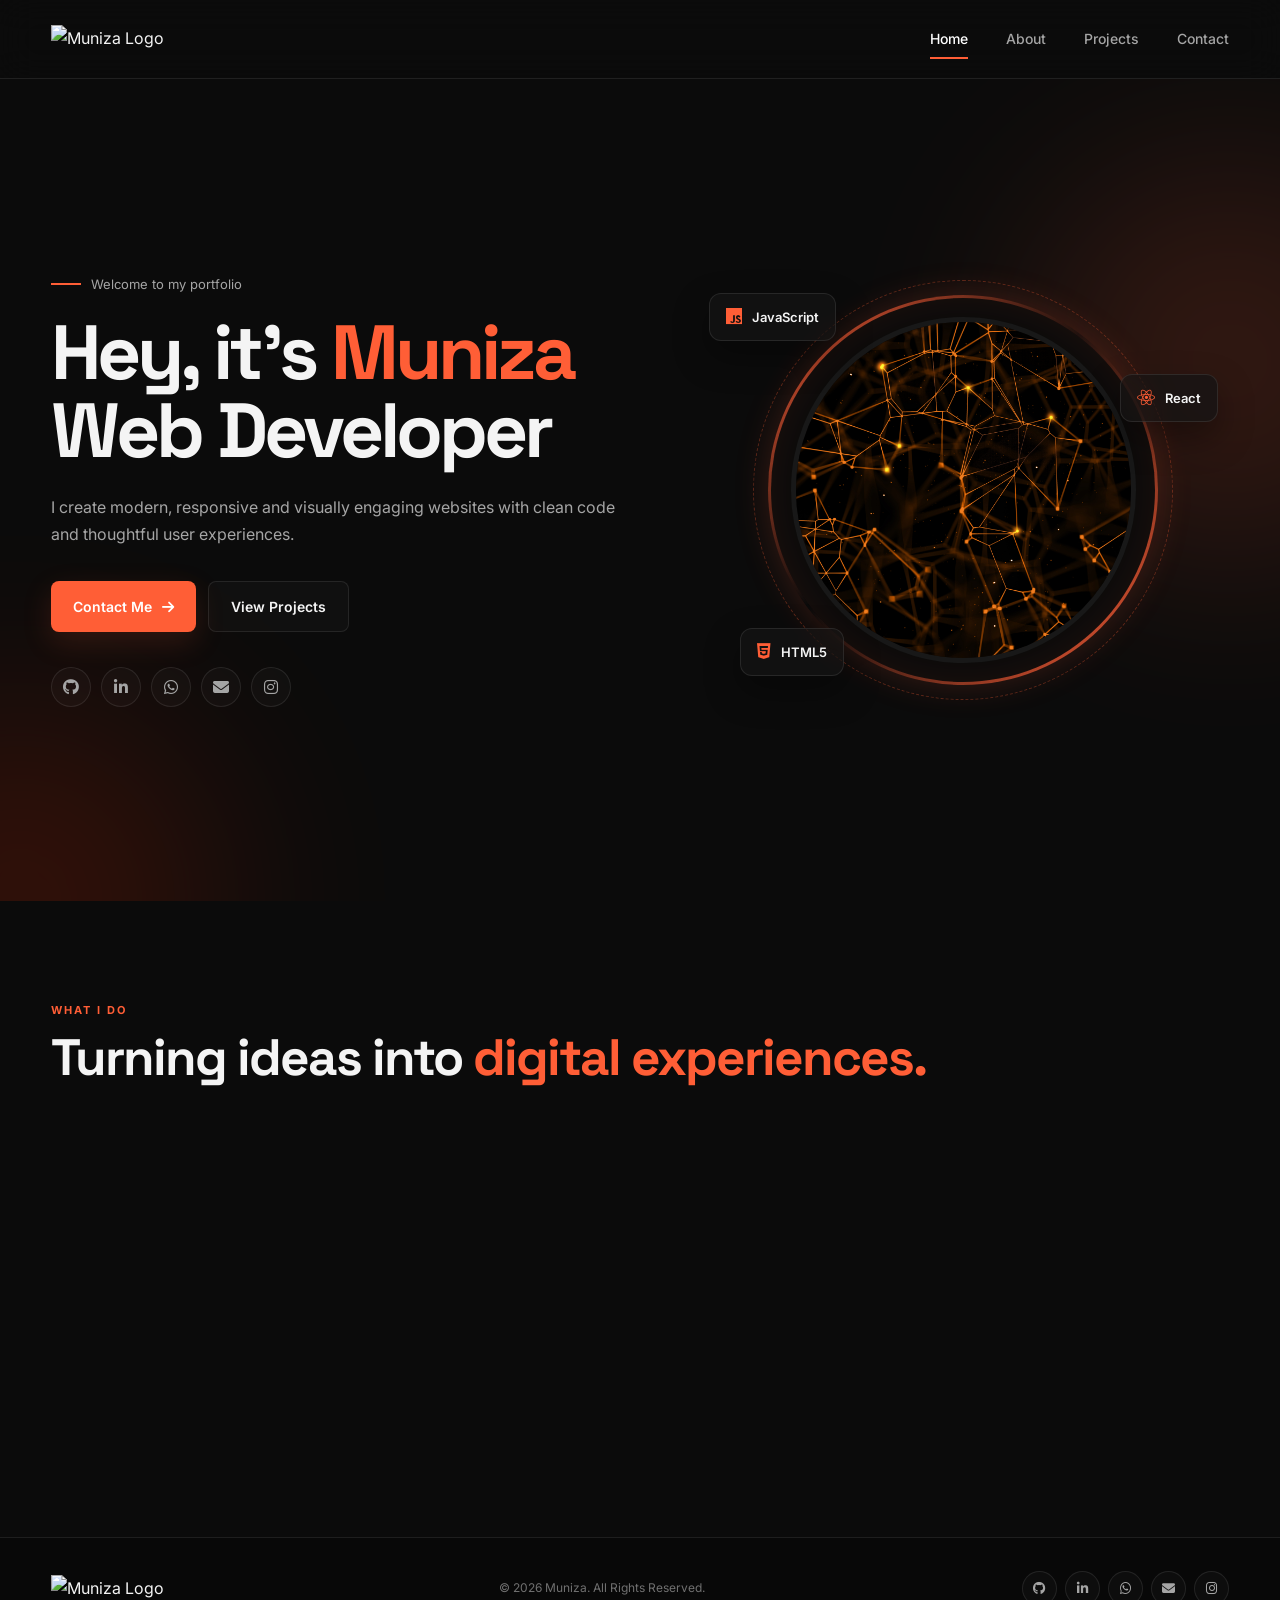
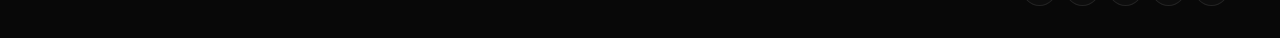
==== commit 41273f45: "Add files via upload" ====
--- a/index.html
+++ b/index.html
@@ -178,7 +178,7 @@
 
                         <div class="profile-image">
                             <img
-                                src="images/homepage.jpg"
+                                src="homepage.jpg"
                                 alt="Muniza - Web Developer"
                             >
                         </div>
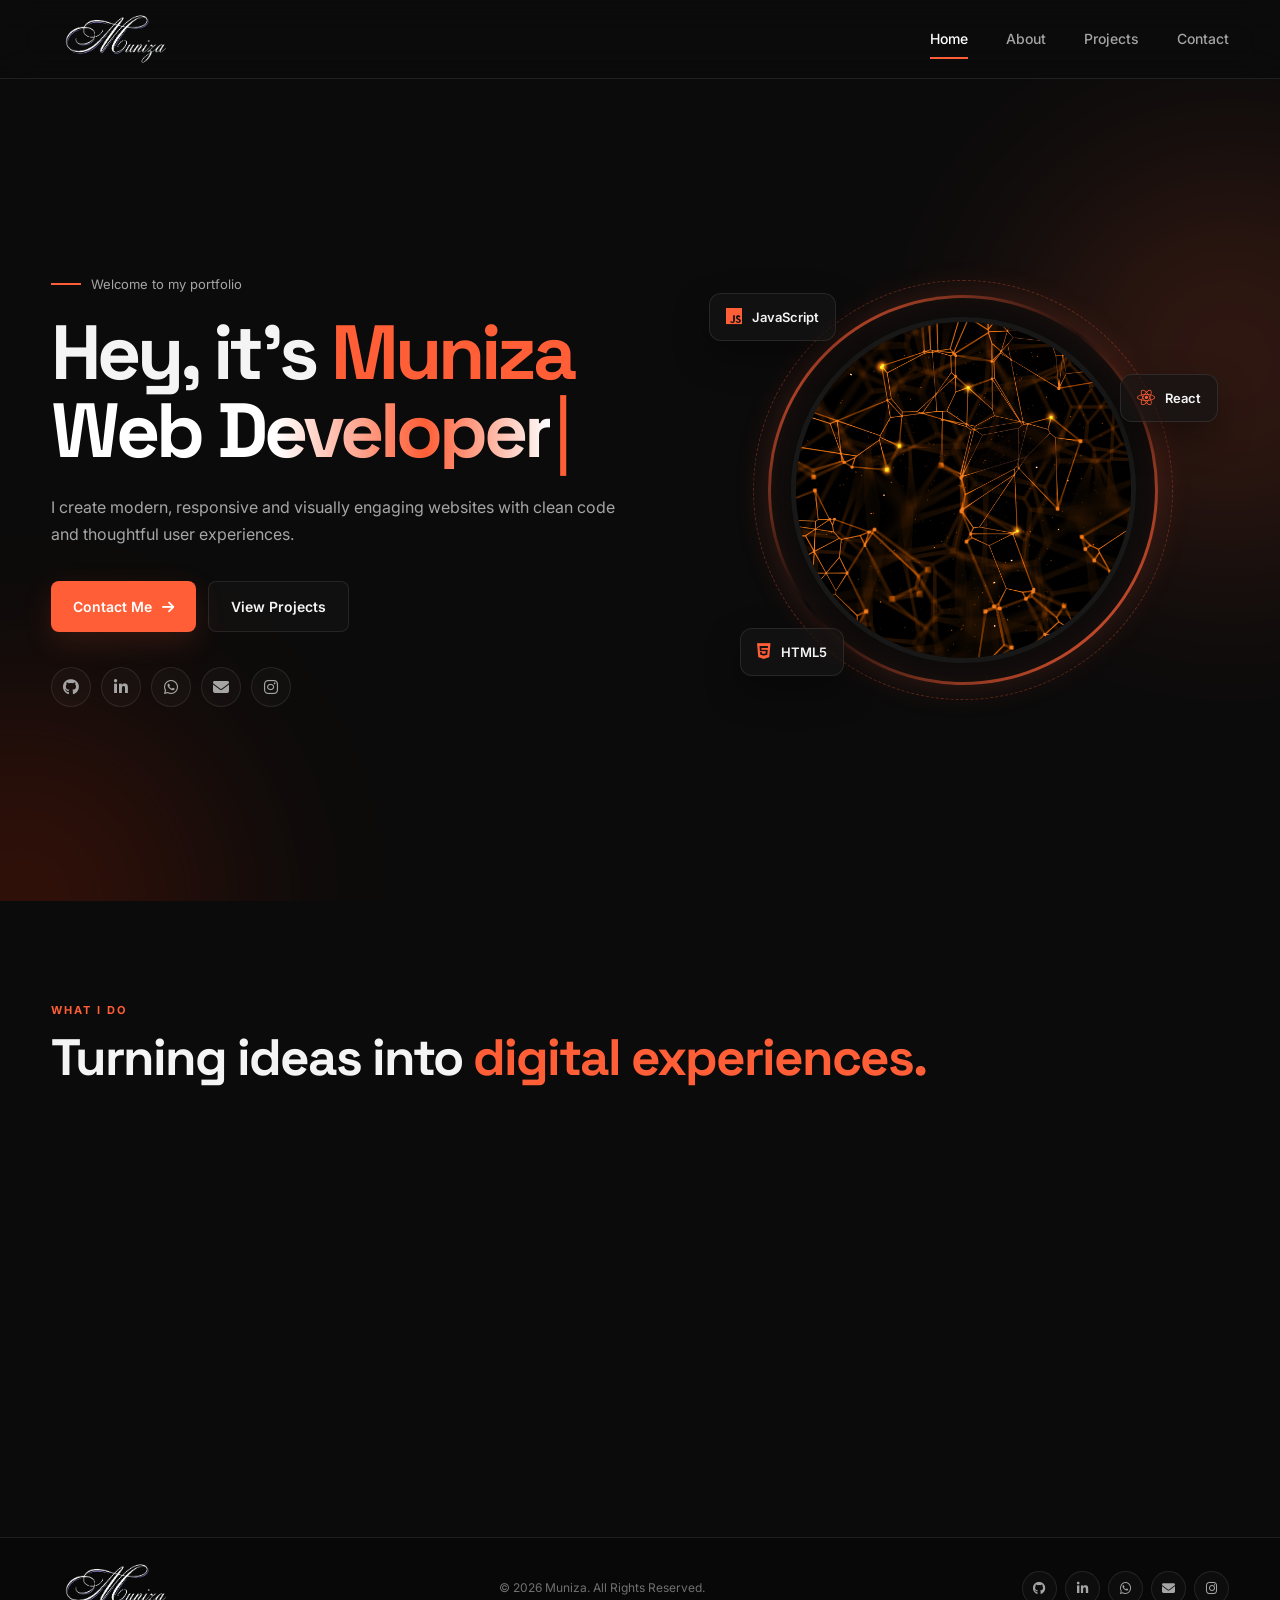
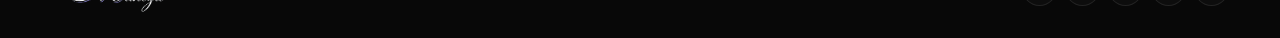
==== commit 3d881170: "Add files via upload" ====
--- a/index.html
+++ b/index.html
@@ -26,7 +26,7 @@
 <div class="loading-content">
 
     <img
-        src="images/logo-removebg-preview.png"
+        src="logo-removebg-preview.png"
         alt="Muniza Logo"
         class="loading-logo"
     >
@@ -48,7 +48,7 @@
 
             <!-- Logo -->
            <a href="index.html" class="logo">
-    <img src="images/logo-removebg-preview.png" alt="Muniza Logo">
+    <img src="logo-removebg-preview.png" alt="Muniza Logo">
 </a>
             <!-- Mobile menu button -->
             <button class="menu-toggle" aria-label="Open navigation menu">
@@ -85,11 +85,11 @@
                         <span></span> Welcome to my portfolio
                     </p>
 
-                    <h1>
-                        Hey, it's <span>Muniza</span>
-                        <br>
-                        Web Developer
-                    </h1>
+                   <h1>
+                           Hey, it's <span>Muniza</span>
+                                 <br>
+                          <span id="typing-text"></span><span class="typing-cursor">|</span>
+                        </h1>
 
                     <p class="hero-description">
                         I create modern, responsive and visually engaging
@@ -260,7 +260,7 @@
         <div class="footer-container">
 
            <a href="index.html" class="logo">
-    <img src="images/logo-removebg-preview.png" alt="Muniza Logo">
+    <img src="logo-removebg-preview.png" alt="Muniza Logo">
 </a>
 
             <p>
--- a/style.css
+++ b/style.css
@@ -2617,3 +2617,37 @@
     position: relative;
     z-index: 2;
 }
+
+#typing-text {
+    background: linear-gradient(
+        90deg,
+        #ffffff 0%,
+        #ffffff 45%,
+        #ff5e36 75%,
+        #ffffff 100%
+    );
+
+    -webkit-background-clip: text;
+    -webkit-text-fill-color: transparent;
+    background-clip: text;
+
+    display: inline-block;
+}
+
+.typing-cursor {
+    display: inline-block;
+    margin-left: 4px;
+    color: #ff5e36;
+    font-weight: 400;
+    animation: cursorBlink 0.7s infinite;
+}
+
+@keyframes cursorBlink {
+    0%, 50% {
+        opacity: 1;
+    }
+
+    51%, 100% {
+        opacity: 0;
+    }
+}
